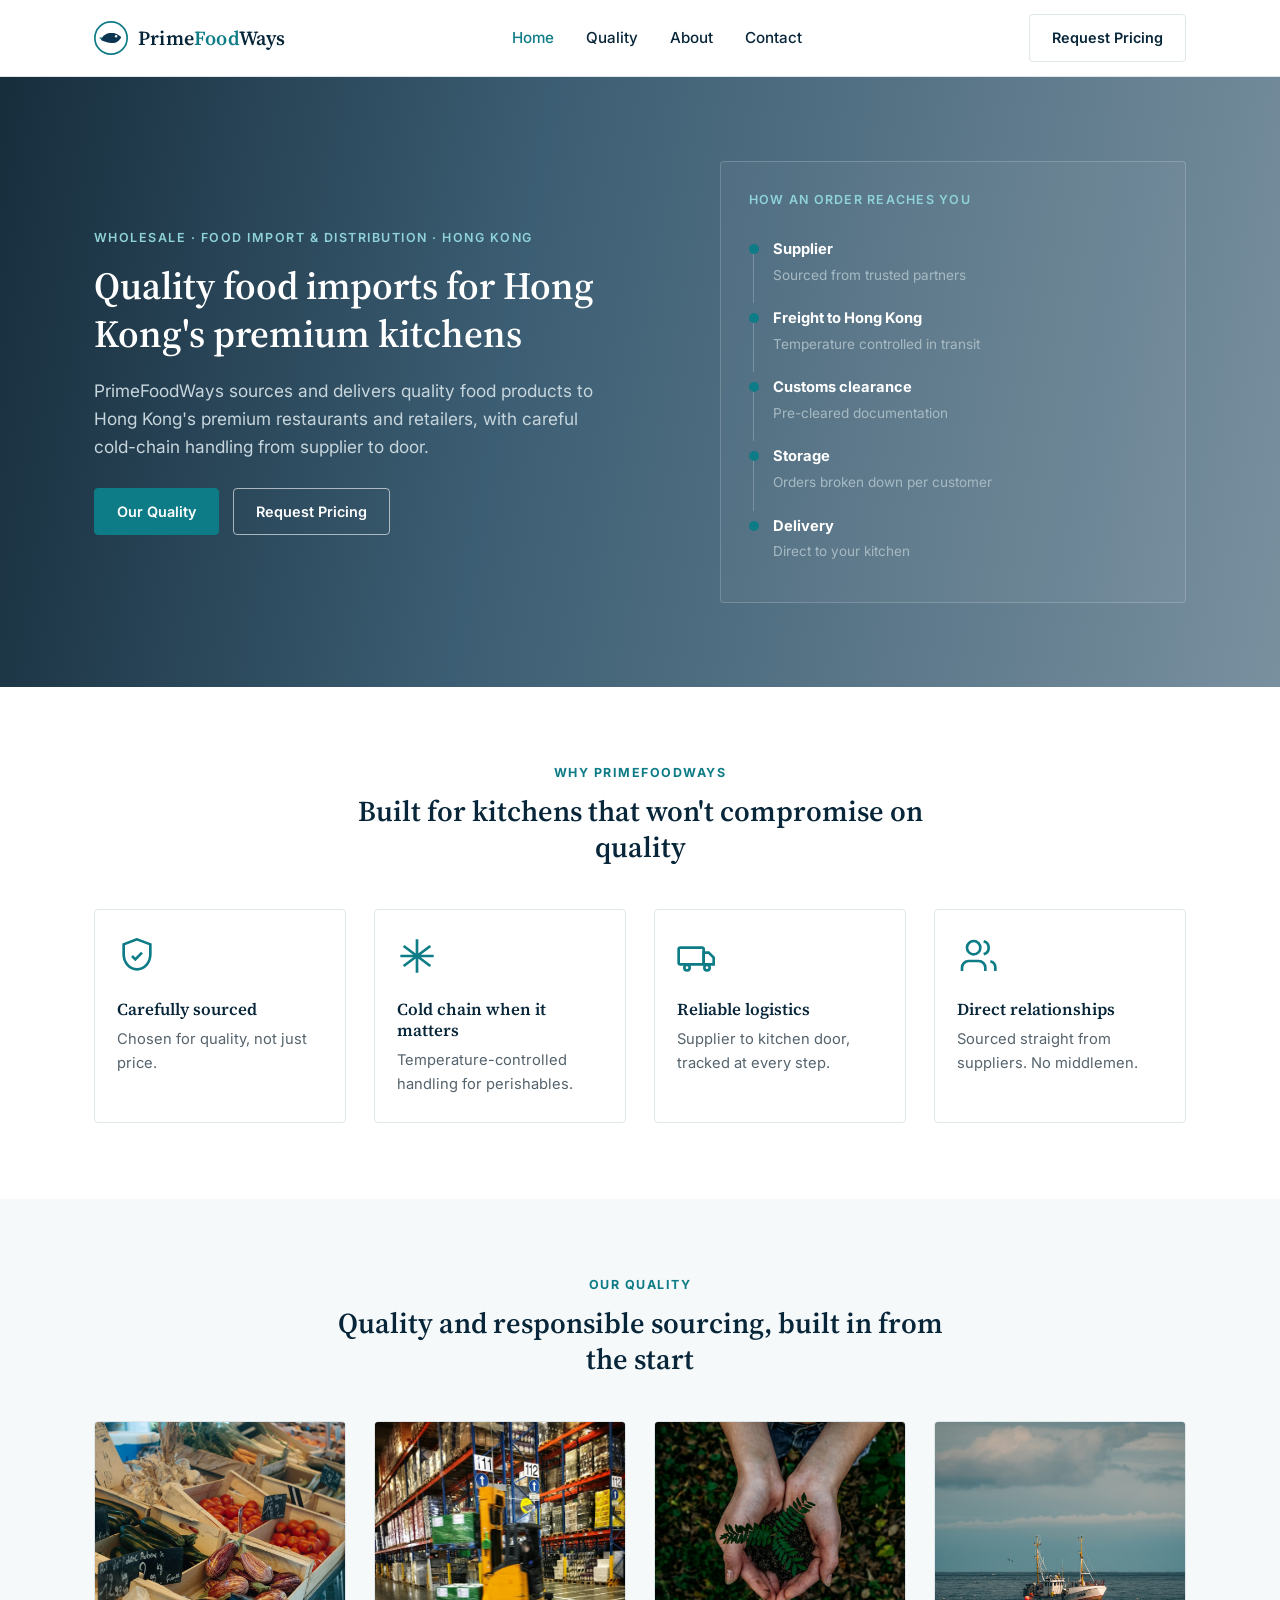
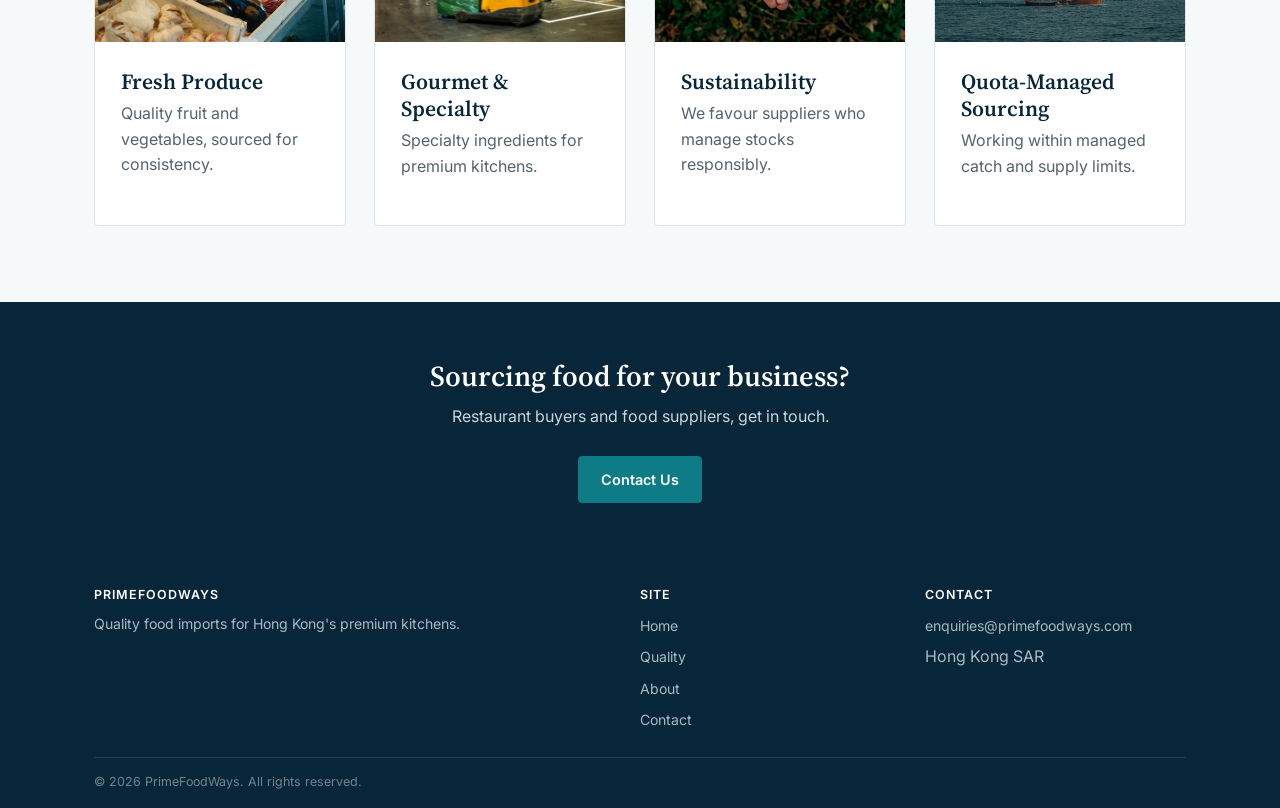
==== index.html @ 759cd149 "add PrimeFoodWays website" ====
<!DOCTYPE html>
<html lang="en">
<head>
<meta charset="UTF-8">
<meta name="viewport" content="width=device-width, initial-scale=1.0">
<title>PrimeFoodWays — Food Imports for Hong Kong</title>
<meta name="description" content="PrimeFoodWays sources and delivers quality food imports to Hong Kong's premium restaurants and retailers, backed by careful cold-chain handling.">
<link rel="preconnect" href="https://fonts.googleapis.com">
<link href="https://fonts.googleapis.com/css2?family=Inter:wght@400;500;600;700&family=Source+Serif+4:wght@600;700&display=swap" rel="stylesheet">
<link rel="stylesheet" href="css/style.css">
</head>
<body>

<header class="site-header">
  <div class="container">
    <a href="index.html" class="logo">
      <svg class="logo-mark" viewBox="0 0 40 40" fill="none" xmlns="http://www.w3.org/2000/svg">
        <circle cx="20" cy="20" r="19" stroke="#0e7c86" stroke-width="2"/>
        <path d="M8 22c4-8 10-8 14-8s8 3 10 5c-2 4-6 7-10 7-5 0-11-2-14-4z" fill="#0b3550"/>
        <circle cx="26" cy="18" r="1.4" fill="#f6f9fa"/>
        <path d="M6 20c1.5-1 3-1 4 0-1 1.5-2.5 1.5-4 0z" fill="#0e7c86"/>
      </svg>
      <span class="logo-text">Prime<span>Food</span>Ways</span>
    </a>
    <nav class="main-nav">
      <ul>
        <li><a href="index.html" class="active">Home</a></li>
        <li><a href="products.html">Quality</a></li>
        <li><a href="about.html">About</a></li>
        <li><a href="contact.html">Contact</a></li>
      </ul>
    </nav>
    <div class="nav-right">
      <a href="contact.html" class="btn btn-outline-dark">Request Pricing</a>
      <button class="menu-toggle" aria-label="Toggle menu">
        <span></span><span></span><span></span>
      </button>
    </div>
  </div>
</header>

<section class="hero">
  <div class="container">
    <div>
      <div class="hero-eyebrow">Wholesale &middot; Food Import &amp; Distribution &middot; Hong Kong</div>
      <h1>Quality food imports for Hong Kong's premium kitchens</h1>
      <p class="hero-sub">PrimeFoodWays sources and delivers quality food products to Hong Kong's premium restaurants and retailers, with careful cold-chain handling from supplier to door.</p>
      <div class="hero-actions">
        <a href="products.html" class="btn btn-primary">Our Quality</a>
        <a href="contact.html" class="btn btn-outline">Request Pricing</a>
      </div>
    </div>
    <div class="hero-art">
      <div class="hero-art-title">How An Order Reaches You</div>
      <div class="route">
        <div class="route-step">
          <span class="route-dot"></span>
          <div><strong>Supplier</strong><span>Sourced from trusted partners</span></div>
        </div>
        <div class="route-step">
          <span class="route-dot"></span>
          <div><strong>Freight to Hong Kong</strong><span>Temperature controlled in transit</span></div>
        </div>
        <div class="route-step">
          <span class="route-dot"></span>
          <div><strong>Customs clearance</strong><span>Pre-cleared documentation</span></div>
        </div>
        <div class="route-step">
          <span class="route-dot"></span>
          <div><strong>Storage</strong><span>Orders broken down per customer</span></div>
        </div>
        <div class="route-step">
          <span class="route-dot"></span>
          <div><strong>Delivery</strong><span>Direct to your kitchen</span></div>
        </div>
      </div>
    </div>
  </div>
</section>

<section>
  <div class="container">
    <div class="section-head">
      <div class="eyebrow">Why PrimeFoodWays</div>
      <h2>Built for kitchens that won't compromise on quality</h2>
    </div>
    <div class="value-grid">
      <div class="value-card">
        <svg class="value-icon" viewBox="0 0 24 24" fill="none" stroke="currentColor" stroke-width="1.6"><path d="M12 2 4 5v6c0 5 3.4 8.8 8 9 4.6-.2 8-4 8-9V5l-8-3Z"/><path d="m9 12 2 2 4-4"/></svg>
        <h3>Carefully sourced</h3>
        <p>Chosen for quality, not just price.</p>
      </div>
      <div class="value-card">
        <svg class="value-icon" viewBox="0 0 24 24" fill="none" stroke="currentColor" stroke-width="1.6"><path d="M12 2v20M4 6l16 12M20 6 4 18M2 12h20"/></svg>
        <h3>Cold chain when it matters</h3>
        <p>Temperature-controlled handling for perishables.</p>
      </div>
      <div class="value-card">
        <svg class="value-icon" viewBox="0 0 24 24" fill="none" stroke="currentColor" stroke-width="1.6"><rect x="1" y="7" width="15" height="10" rx="1"/><path d="M16 10h3l3 3v4h-6z"/><circle cx="6" cy="19" r="1.6"/><circle cx="18" cy="19" r="1.6"/></svg>
        <h3>Reliable logistics</h3>
        <p>Supplier to kitchen door, tracked at every step.</p>
      </div>
      <div class="value-card">
        <svg class="value-icon" viewBox="0 0 24 24" fill="none" stroke="currentColor" stroke-width="1.6"><path d="M17 21v-2a4 4 0 0 0-4-4H7a4 4 0 0 0-4 4v2"/><circle cx="10" cy="7" r="4"/><path d="M23 21v-2a4 4 0 0 0-3-3.87M16 3.13a4 4 0 0 1 0 7.75"/></svg>
        <h3>Direct relationships</h3>
        <p>Sourced straight from suppliers. No middlemen.</p>
      </div>
    </div>
  </div>
</section>

<section class="section-alt">
  <div class="container">
    <div class="section-head">
      <div class="eyebrow">Our Quality</div>
      <h2>Quality and responsible sourcing, built in from the start</h2>
    </div>
    <div class="species-grid">
      <div class="species-card">
        <div class="species-media">
          <img src="images/produce.jpg" alt="Fresh produce at market" loading="lazy">
        </div>
        <div class="species-body">
          <h3>Fresh Produce</h3>
          <p>Quality fruit and vegetables, sourced for consistency.</p>
        </div>
      </div>
      <div class="species-card">
        <div class="species-media">
          <img src="images/warehouse.jpg" alt="Food warehouse and logistics" loading="lazy">
        </div>
        <div class="species-body">
          <h3>Gourmet &amp; Specialty</h3>
          <p>Specialty ingredients for premium kitchens.</p>
        </div>
      </div>
      <div class="species-card">
        <div class="species-media">
          <img src="images/sustainability.jpg" alt="Hands holding soil with a growing seedling" loading="lazy">
        </div>
        <div class="species-body">
          <h3>Sustainability</h3>
          <p>We favour suppliers who manage stocks responsibly.</p>
        </div>
      </div>
      <div class="species-card">
        <div class="species-media">
          <img src="images/fishing-boats.jpg" alt="Fishing vessel on open water" loading="lazy">
        </div>
        <div class="species-body">
          <h3>Quota-Managed Sourcing</h3>
          <p>Working within managed catch and supply limits.</p>
        </div>
      </div>
    </div>
  </div>
</section>

<section class="cta-banner">
  <div class="container">
    <h2>Sourcing food for your business?</h2>
    <p>Restaurant buyers and food suppliers, get in touch.</p>
    <a href="contact.html" class="btn btn-primary">Contact Us</a>
  </div>
</section>

<footer class="site-footer">
  <div class="container">
    <div class="footer-grid">
      <div>
        <h4>PrimeFoodWays</h4>
        <p class="footer-about">Quality food imports for Hong Kong's premium kitchens.</p>
      </div>
      <div>
        <h4>Site</h4>
        <ul>
          <li><a href="index.html">Home</a></li>
          <li><a href="products.html">Quality</a></li>
          <li><a href="about.html">About</a></li>
          <li><a href="contact.html">Contact</a></li>
        </ul>
      </div>
      <div>
        <h4>Contact</h4>
        <ul>
          <li><a href="mailto:enquiries@primefoodways.com">enquiries@primefoodways.com</a></li>
          <li>Hong Kong SAR</li>
        </ul>
      </div>
    </div>
    <div class="footer-bottom">
      <span>&copy; 2026 PrimeFoodWays. All rights reserved.</span>
    </div>
  </div>
</footer>
<script src="js/main.js"></script>
</body>
</html>
---- css/style.css ----
/* PrimeFoodWays — plain, professional, industry-appropriate styling */

:root {
  --navy: #0b3550;
  --navy-dark: #082639;
  --teal: #0e7c86;
  --teal-dark: #0a5f67;
  --ice: #f6f9fa;
  --steel: #55636d;
  --steel-light: #8b98a1;
  --line: #dfe6ea;
  --white: #ffffff;
  --gold: #b9924a;
  --radius: 4px;
  --max: 1140px;
}

* { box-sizing: border-box; }

html { scroll-behavior: smooth; }

body {
  margin: 0;
  font-family: "Inter", -apple-system, BlinkMacSystemFont, "Segoe UI", Arial, sans-serif;
  color: var(--navy-dark);
  background: var(--white);
  line-height: 1.6;
  -webkit-font-smoothing: antialiased;
}

h1, h2, h3, h4 {
  font-family: "Source Serif 4", Georgia, "Times New Roman", serif;
  color: var(--navy-dark);
  line-height: 1.25;
  margin: 0 0 0.5em;
  font-weight: 600;
}

h1 { font-size: 2.4rem; }
h2 { font-size: 1.8rem; }
h3 { font-size: 1.25rem; }

p { margin: 0 0 1em; color: var(--steel); }

a { color: var(--teal); text-decoration: none; }
a:hover { text-decoration: underline; }

img { max-width: 100%; display: block; }

.container {
  max-width: var(--max);
  margin: 0 auto;
  padding: 0 24px;
}

/* ---------- Header ---------- */

.site-header {
  border-bottom: 1px solid var(--line);
  background: var(--white);
  position: sticky;
  top: 0;
  z-index: 50;
}

.site-header .container {
  display: flex;
  align-items: center;
  justify-content: space-between;
  height: 76px;
}

.logo {
  display: flex;
  align-items: center;
  gap: 10px;
  color: var(--navy-dark);
  text-decoration: none;
}
.logo:hover { text-decoration: none; }

.logo-mark {
  width: 34px;
  height: 34px;
  flex-shrink: 0;
}

.logo-text {
  font-family: "Source Serif 4", Georgia, serif;
  font-weight: 600;
  font-size: 1.25rem;
  letter-spacing: 0.01em;
  color: var(--navy-dark);
}
.logo-text span { color: var(--teal); }

.main-nav ul {
  list-style: none;
  display: flex;
  gap: 32px;
  margin: 0;
  padding: 0;
}

.main-nav a {
  color: var(--navy-dark);
  font-weight: 500;
  font-size: 0.95rem;
}
.main-nav a.active { color: var(--teal); }

.nav-right { display: flex; align-items: center; gap: 24px; }

.btn {
  display: inline-block;
  padding: 11px 22px;
  border-radius: var(--radius);
  font-weight: 600;
  font-size: 0.9rem;
  text-align: center;
  border: 1px solid transparent;
  cursor: pointer;
}
.btn:hover { text-decoration: none; }

.btn-primary {
  background: var(--teal);
  color: var(--white);
  border-color: var(--teal);
}
.btn-primary:hover { background: var(--teal-dark); border-color: var(--teal-dark); }

.btn-outline {
  background: transparent;
  color: var(--white);
  border-color: rgba(255,255,255,0.6);
}
.btn-outline:hover { background: rgba(255,255,255,0.12); }

.btn-outline-dark {
  background: transparent;
  color: var(--navy-dark);
  border-color: var(--line);
}
.btn-outline-dark:hover { background: var(--ice); }

.menu-toggle {
  display: none;
  background: none;
  border: none;
  cursor: pointer;
  padding: 8px;
}
.menu-toggle span {
  display: block;
  width: 24px;
  height: 2px;
  background: var(--navy-dark);
  margin: 5px 0;
}

/* ---------- Hero ---------- */

.hero {
  position: relative;
  background: linear-gradient(100deg, rgba(8,32,48,.94) 0%, rgba(11,53,80,.8) 40%, rgba(11,53,80,.55) 100%), url("images/hero-port.jpg") center / cover no-repeat;
  color: var(--white);
  padding: 84px 0;
}

.hero .container {
  position: relative;
  display: grid;
  grid-template-columns: 1.1fr 0.9fr;
  gap: 56px;
  align-items: center;
}

.hero-eyebrow {
  text-transform: uppercase;
  letter-spacing: 0.12em;
  font-size: 0.78rem;
  color: #8fd3d9;
  font-weight: 600;
  margin-bottom: 14px;
}

.hero h1 { color: var(--white); }

.hero-sub {
  color: #c7d6dd;
  font-size: 1.08rem;
  max-width: 46ch;
}

.hero-actions {
  display: flex;
  gap: 14px;
  margin-top: 28px;
  flex-wrap: wrap;
}

.hero-art {
  border: 1px solid rgba(255,255,255,0.18);
  border-radius: var(--radius);
  padding: 28px;
  background: rgba(255,255,255,0.04);
}

.hero-art-title {
  font-size: 0.78rem;
  text-transform: uppercase;
  letter-spacing: 0.1em;
  color: #8fd3d9;
  font-weight: 600;
  margin-bottom: 18px;
}

.route {
  display: flex;
  flex-direction: column;
  gap: 0;
}

.route-step {
  display: flex;
  align-items: flex-start;
  gap: 14px;
  padding: 10px 0;
  position: relative;
}

.route-dot {
  width: 10px;
  height: 10px;
  border-radius: 50%;
  background: var(--teal);
  margin-top: 6px;
  flex-shrink: 0;
  position: relative;
  z-index: 1;
}

.route-step:not(:last-child)::before {
  content: "";
  position: absolute;
  left: 4px;
  top: 20px;
  bottom: -6px;
  width: 1px;
  background: rgba(255,255,255,0.22);
}

.route-step strong { display: block; color: var(--white); font-size: 0.92rem; }
.route-step span { color: #a7bac3; font-size: 0.85rem; }

/* ---------- Sections ---------- */

section { padding: 76px 0; }
.section-alt { background: var(--ice); }

.section-head {
  max-width: 640px;
  margin: 0 auto 44px;
  text-align: center;
}

.section-head .eyebrow {
  text-transform: uppercase;
  letter-spacing: 0.12em;
  font-size: 0.78rem;
  color: var(--teal);
  font-weight: 700;
  margin-bottom: 10px;
}

/* value props */

.value-grid {
  display: grid;
  grid-template-columns: repeat(4, 1fr);
  gap: 28px;
}

.value-card {
  border: 1px solid var(--line);
  border-radius: var(--radius);
  padding: 26px 22px;
  background: var(--white);
}

.value-icon {
  width: 40px;
  height: 40px;
  margin-bottom: 16px;
  color: var(--teal);
}

.value-card h3 { font-size: 1.05rem; margin-bottom: 8px; }
.value-card p { font-size: 0.92rem; margin: 0; }

/* species grid */

.species-grid {
  display: grid;
  grid-template-columns: repeat(4, 1fr);
  gap: 28px;
}

.species-card {
  border: 1px solid var(--line);
  border-radius: var(--radius);
  overflow: hidden;
  background: var(--white);
  display: flex;
  flex-direction: column;
}

.species-media {
  height: 220px;
  display: flex;
  align-items: center;
  justify-content: center;
  background: linear-gradient(135deg, var(--navy) 0%, var(--teal-dark) 100%);
  position: relative;
  overflow: hidden;
}

.species-media svg { width: 64px; height: 64px; color: #cfeef1; }

.species-media img {
  width: 100%;
  height: 100%;
  object-fit: cover;
}

.species-body { padding: 26px 26px 30px; flex: 1; display: flex; flex-direction: column; }

.species-body h3 { margin-bottom: 6px; font-size: 1.35rem; }

.species-latin {
  font-style: italic;
  color: var(--steel-light);
  font-size: 0.85rem;
  margin-bottom: 10px;
  display: block;
}

.species-body p { font-size: 1rem; flex: 1; }

.species-meta {
  display: flex;
  gap: 8px;
  flex-wrap: wrap;
  margin-top: 12px;
}

.tag {
  font-size: 0.74rem;
  font-weight: 600;
  color: var(--teal-dark);
  background: #e7f4f4;
  padding: 4px 10px;
  border-radius: 100px;
}

/* two column */

.split {
  display: grid;
  grid-template-columns: 1fr 1fr;
  gap: 56px;
  align-items: center;
}

.split ul { padding-left: 20px; margin: 0; color: var(--steel); }
.split li { margin-bottom: 10px; }

.panel {
  border: 1px solid var(--line);
  border-radius: var(--radius);
  padding: 32px;
  background: var(--ice);
}

.split-photo {
  width: 100%;
  height: 100%;
  min-height: 280px;
  object-fit: cover;
  border-radius: var(--radius);
  border: 1px solid var(--line);
}

.stat-row {
  display: grid;
  grid-template-columns: repeat(3, 1fr);
  gap: 20px;
  margin-top: 8px;
}

.stat { border-top: 3px solid var(--teal); padding-top: 12px; }
.stat strong { display: block; font-family: "Source Serif 4", Georgia, serif; font-size: 1.5rem; color: var(--navy-dark); }
.stat span { font-size: 0.85rem; color: var(--steel); }

/* CTA banner */

.cta-banner {
  background: var(--navy-dark);
  color: var(--white);
  padding: 56px 0;
  text-align: center;
}
.cta-banner h2 { color: var(--white); margin-bottom: 10px; }
.cta-banner p { color: #c7d6dd; max-width: 52ch; margin: 0 auto 26px; }

/* Compliance / credibility list */

.check-list { list-style: none; padding: 0; margin: 0; }
.check-list li {
  display: flex;
  gap: 12px;
  padding: 14px 0;
  border-bottom: 1px solid var(--line);
  color: var(--steel);
}
.check-list li:last-child { border-bottom: none; }
.check-list svg { width: 20px; height: 20px; color: var(--teal); flex-shrink: 0; margin-top: 2px; }
.check-list strong { color: var(--navy-dark); }

/* Table (products page availability) */

table { width: 100%; border-collapse: collapse; font-size: 0.92rem; }
th, td { text-align: left; padding: 12px 14px; border-bottom: 1px solid var(--line); }
th { color: var(--navy-dark); font-family: "Source Serif 4", Georgia, serif; font-weight: 600; }
td { color: var(--steel); }

/* Contact page */

.contact-grid {
  display: grid;
  grid-template-columns: 1fr 1fr;
  gap: 56px;
}

.form-group { margin-bottom: 18px; }
.form-group label {
  display: block;
  font-size: 0.85rem;
  font-weight: 600;
  color: var(--navy-dark);
  margin-bottom: 6px;
}
.form-group input,
.form-group select,
.form-group textarea {
  width: 100%;
  padding: 11px 13px;
  border: 1px solid var(--line);
  border-radius: var(--radius);
  font-family: inherit;
  font-size: 0.95rem;
  color: var(--navy-dark);
  background: var(--white);
}
.form-group input:focus,
.form-group select:focus,
.form-group textarea:focus {
  outline: none;
  border-color: var(--teal);
}
.form-note { font-size: 0.82rem; color: var(--steel-light); margin-top: -8px; }

.contact-card {
  border: 1px solid var(--line);
  border-radius: var(--radius);
  padding: 28px;
  margin-bottom: 20px;
}
.contact-card h3 { font-size: 1rem; margin-bottom: 10px; }
.contact-card a { font-weight: 600; }

/* Footer */

.site-footer {
  background: var(--navy-dark);
  color: #a7bac3;
  padding: 28px 0 16px;
  margin-top: 0;
}

.footer-grid {
  display: grid;
  grid-template-columns: 2fr 1fr 1fr;
  gap: 24px;
  padding-bottom: 18px;
  border-bottom: 1px solid rgba(255,255,255,0.12);
}

.footer-grid h4 {
  color: var(--white);
  font-size: 0.78rem;
  text-transform: uppercase;
  letter-spacing: 0.08em;
  margin-bottom: 10px;
  font-family: inherit;
}

.footer-grid ul { list-style: none; margin: 0; padding: 0; }
.footer-grid li { margin-bottom: 6px; }
.footer-grid a { color: #a7bac3; font-size: 0.88rem; }
.footer-grid a:hover { color: var(--white); }

.footer-about { color: #a7bac3; font-size: 0.88rem; max-width: 42ch; }

.footer-bottom {
  display: flex;
  justify-content: space-between;
  align-items: center;
  padding-top: 14px;
  font-size: 0.78rem;
  color: #6f8590;
  flex-wrap: wrap;
  gap: 10px;
}

/* Page hero (interior pages) */

.page-hero {
  background-image: linear-gradient(100deg, rgba(8,32,48,.9) 0%, rgba(11,53,80,.72) 55%, rgba(11,53,80,.55) 100%), var(--hero-img, none);
  background-size: cover;
  background-position: center;
  background-repeat: no-repeat;
  color: var(--white);
  padding: 60px 0;
}
.page-hero .eyebrow {
  text-transform: uppercase;
  letter-spacing: 0.12em;
  font-size: 0.78rem;
  color: #8fd3d9;
  font-weight: 700;
  margin-bottom: 10px;
}
.page-hero h1 { color: var(--white); margin-bottom: 10px; }
.page-hero p { color: #c7d6dd; max-width: 60ch; margin: 0; }

/* Responsive */

@media (max-width: 900px) {
  .hero .container { grid-template-columns: 1fr; }
  .value-grid { grid-template-columns: repeat(2, 1fr); }
  .species-grid { grid-template-columns: repeat(2, 1fr); }
  .split { grid-template-columns: 1fr; gap: 32px; }
  .footer-grid { grid-template-columns: 1fr 1fr; }
  .contact-grid { grid-template-columns: 1fr; }
}

@media (max-width: 640px) {
  h1 { font-size: 1.9rem; }
  .main-nav, .nav-right .btn-outline-dark { display: none; }
  .menu-toggle { display: block; }
  .main-nav.open {
    display: block;
    position: absolute;
    top: 76px;
    left: 0;
    right: 0;
    background: var(--white);
    border-bottom: 1px solid var(--line);
    padding: 12px 24px 20px;
  }
  .main-nav.open ul { flex-direction: column; gap: 4px; }
  .main-nav.open a { display: block; padding: 10px 0; }
  .value-grid { grid-template-columns: 1fr; }
  .species-grid { grid-template-columns: 1fr; }
  .stat-row { grid-template-columns: 1fr 1fr; }
  .footer-grid { grid-template-columns: 1fr; gap: 28px; }
  section { padding: 52px 0; }
}
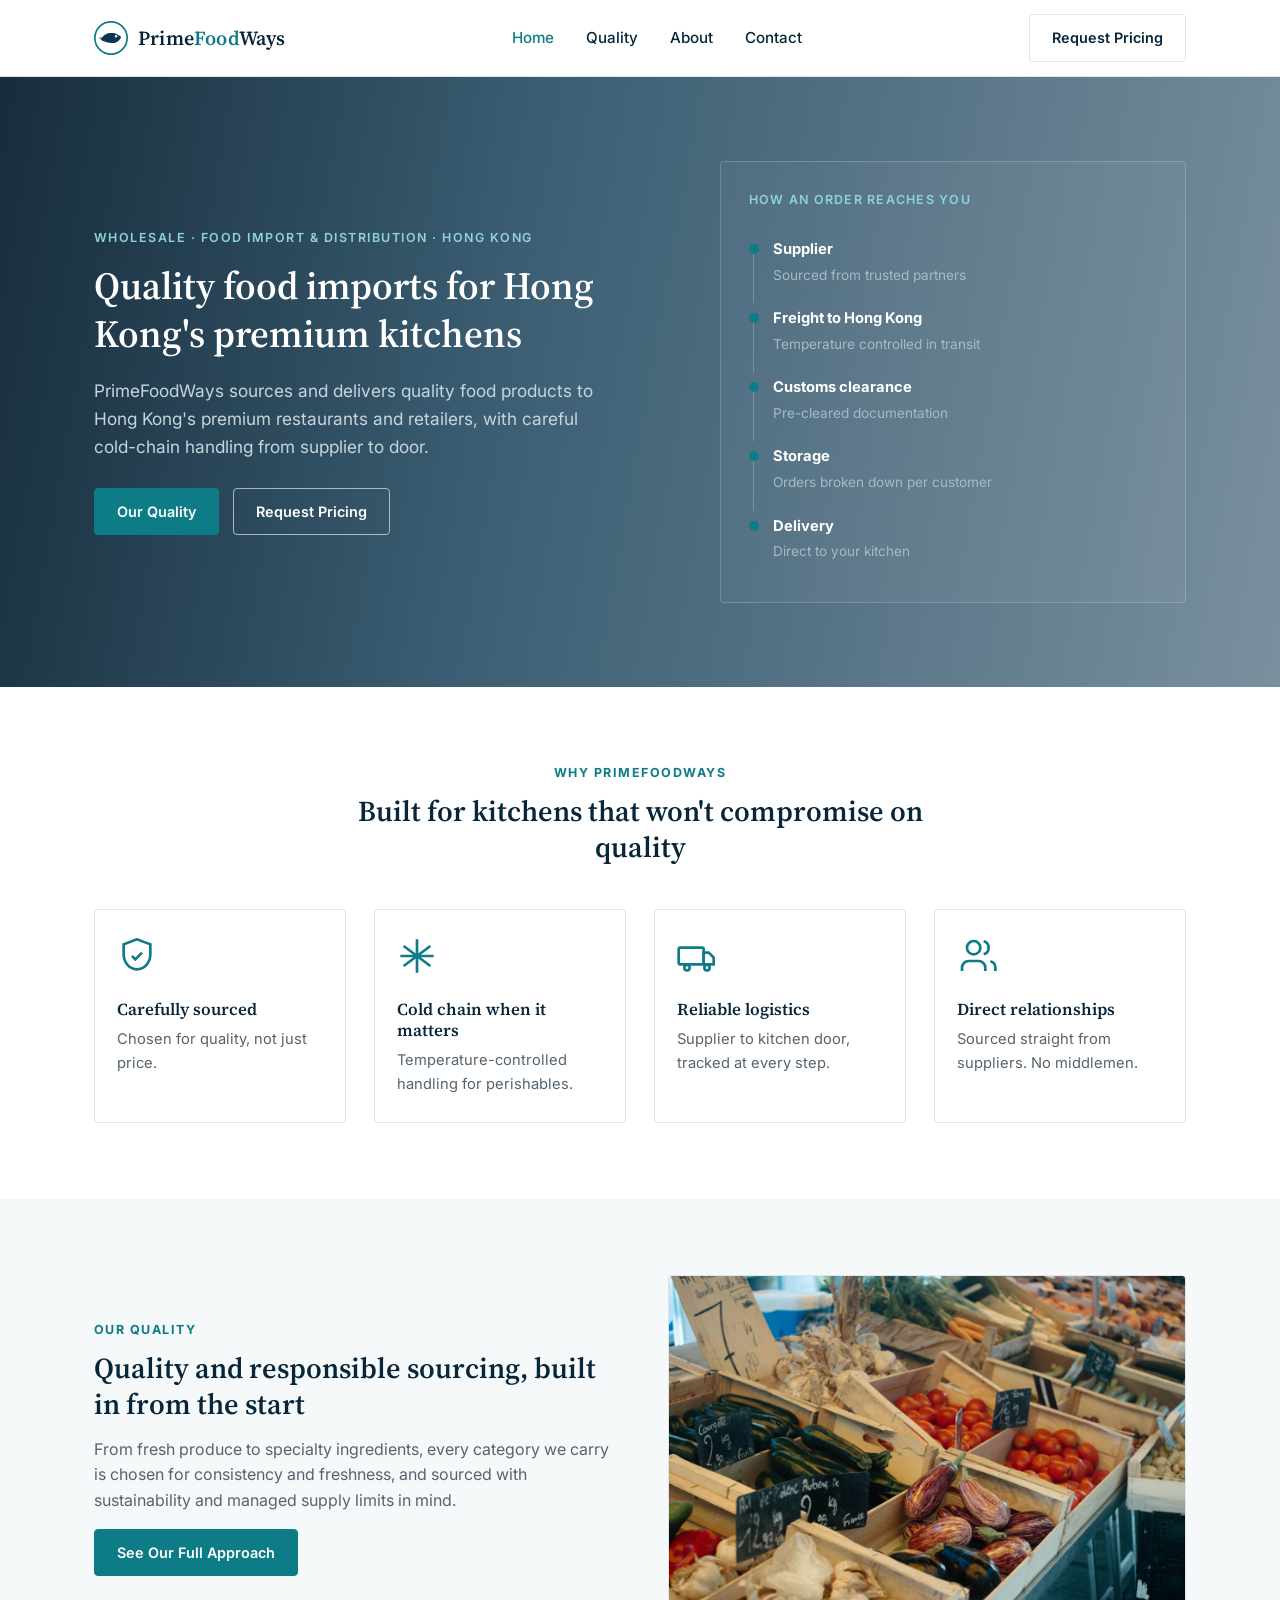
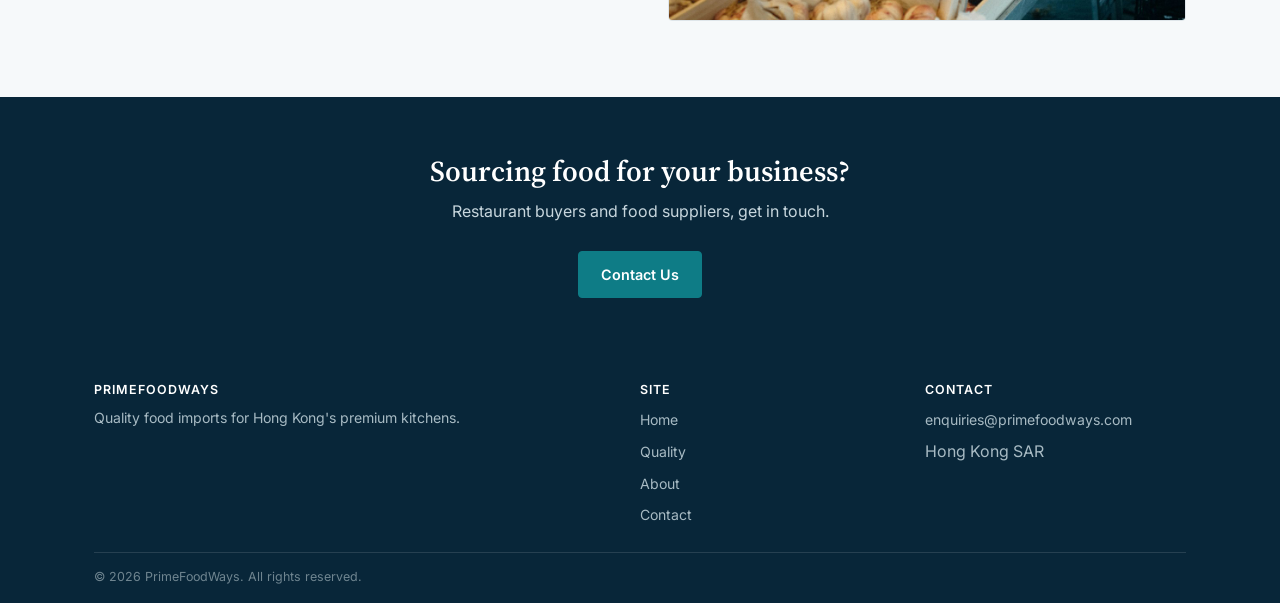
==== commit 0e209538: "removed duplicates cards in home page" ====
--- a/index.html
+++ b/index.html
@@ -111,47 +111,14 @@
 
 <section class="section-alt">
   <div class="container">
-    <div class="section-head">
-      <div class="eyebrow">Our Quality</div>
-      <h2>Quality and responsible sourcing, built in from the start</h2>
-    </div>
-    <div class="species-grid">
-      <div class="species-card">
-        <div class="species-media">
-          <img src="images/produce.jpg" alt="Fresh produce at market" loading="lazy">
-        </div>
-        <div class="species-body">
-          <h3>Fresh Produce</h3>
-          <p>Quality fruit and vegetables, sourced for consistency.</p>
-        </div>
+    <div class="split">
+      <div>
+        <div class="eyebrow">Our Quality</div>
+        <h2>Quality and responsible sourcing, built in from the start</h2>
+        <p>From fresh produce to specialty ingredients, every category we carry is chosen for consistency and freshness, and sourced with sustainability and managed supply limits in mind.</p>
+        <a href="products.html" class="btn btn-primary">See Our Full Approach</a>
       </div>
-      <div class="species-card">
-        <div class="species-media">
-          <img src="images/warehouse.jpg" alt="Food warehouse and logistics" loading="lazy">
-        </div>
-        <div class="species-body">
-          <h3>Gourmet &amp; Specialty</h3>
-          <p>Specialty ingredients for premium kitchens.</p>
-        </div>
-      </div>
-      <div class="species-card">
-        <div class="species-media">
-          <img src="images/sustainability.jpg" alt="Hands holding soil with a growing seedling" loading="lazy">
-        </div>
-        <div class="species-body">
-          <h3>Sustainability</h3>
-          <p>We favour suppliers who manage stocks responsibly.</p>
-        </div>
-      </div>
-      <div class="species-card">
-        <div class="species-media">
-          <img src="images/fishing-boats.jpg" alt="Fishing vessel on open water" loading="lazy">
-        </div>
-        <div class="species-body">
-          <h3>Quota-Managed Sourcing</h3>
-          <p>Working within managed catch and supply limits.</p>
-        </div>
-      </div>
+      <img class="split-photo" src="images/produce.jpg" alt="Fresh produce at market">
     </div>
   </div>
 </section>
--- a/css/style.css
+++ b/css/style.css
@@ -265,13 +265,14 @@
   text-align: center;
 }
 
-.section-head .eyebrow {
+.eyebrow {
   text-transform: uppercase;
   letter-spacing: 0.12em;
   font-size: 0.78rem;
   color: var(--teal);
   font-weight: 700;
   margin-bottom: 10px;
+  display: block;
 }
 
 /* value props */
@@ -534,14 +535,7 @@
   color: var(--white);
   padding: 60px 0;
 }
-.page-hero .eyebrow {
-  text-transform: uppercase;
-  letter-spacing: 0.12em;
-  font-size: 0.78rem;
-  color: #8fd3d9;
-  font-weight: 700;
-  margin-bottom: 10px;
-}
+.page-hero .eyebrow { color: #8fd3d9; }
 .page-hero h1 { color: var(--white); margin-bottom: 10px; }
 .page-hero p { color: #c7d6dd; max-width: 60ch; margin: 0; }
 
